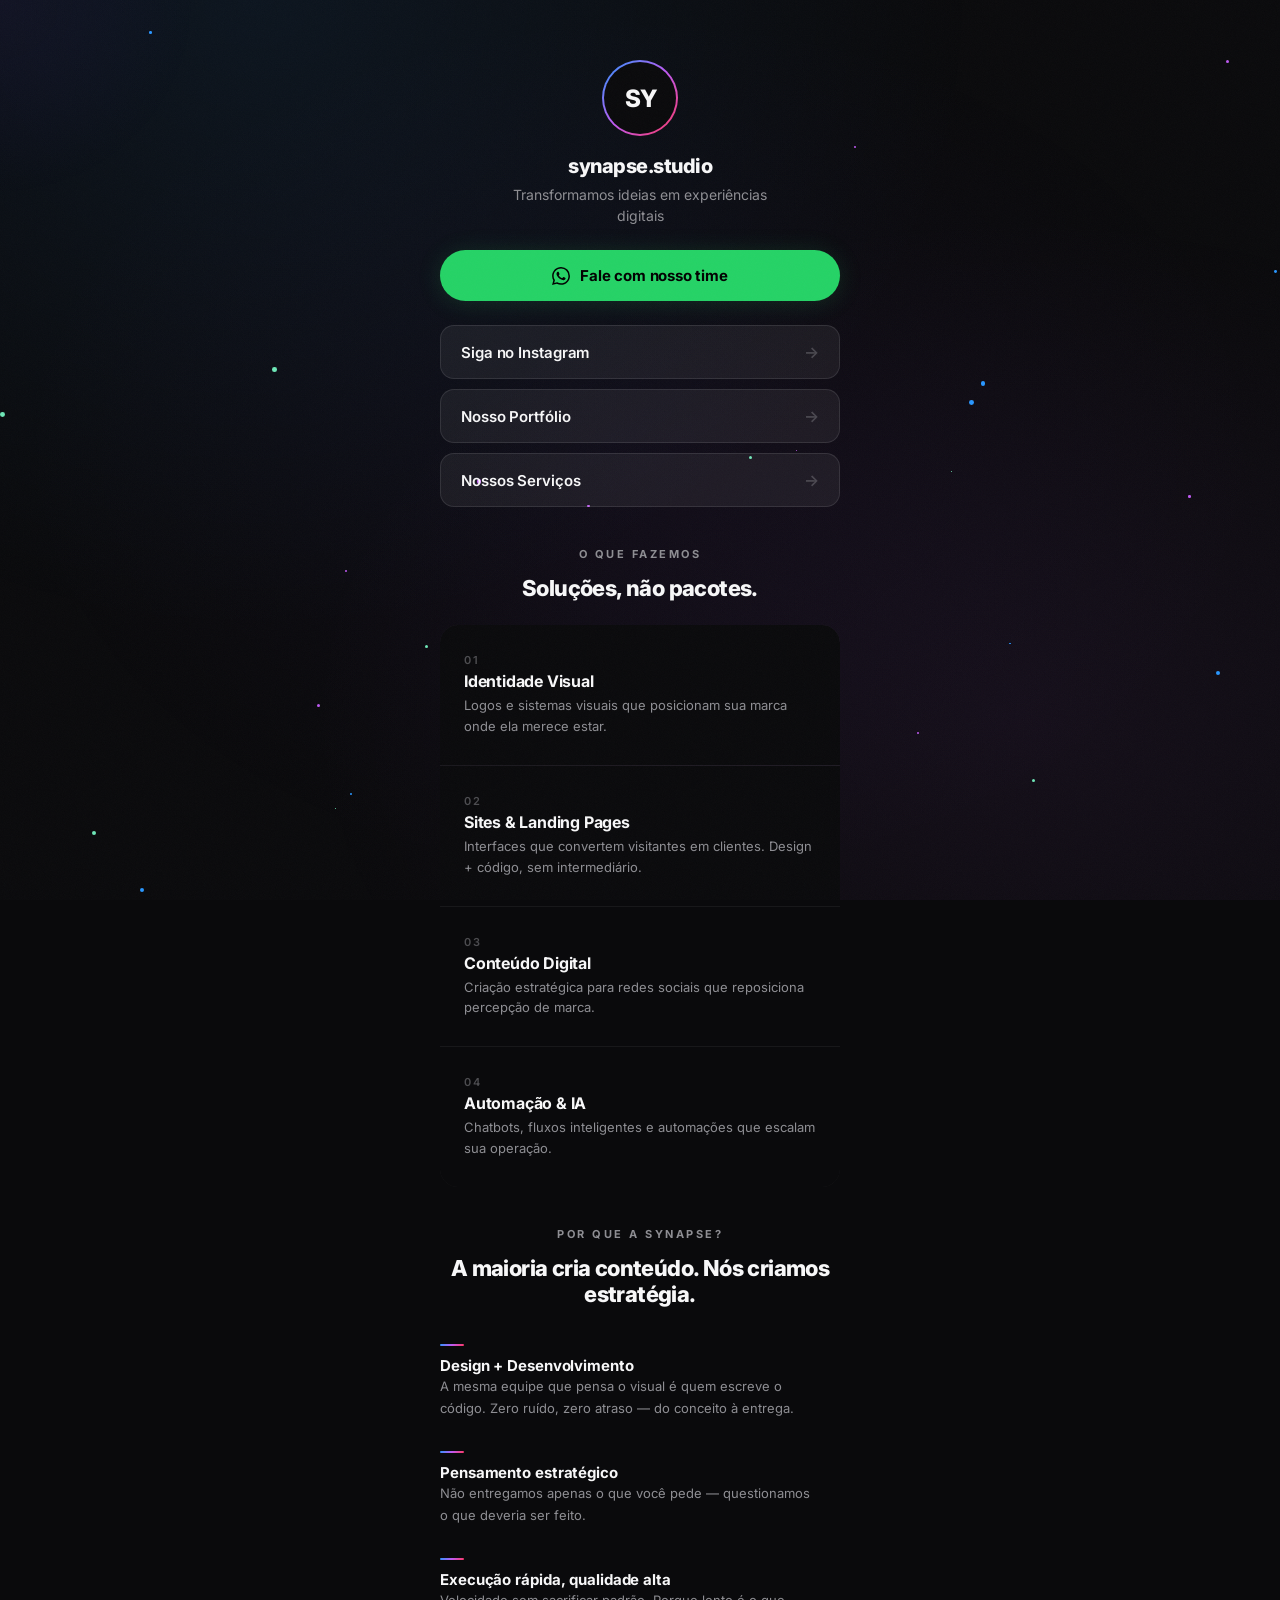
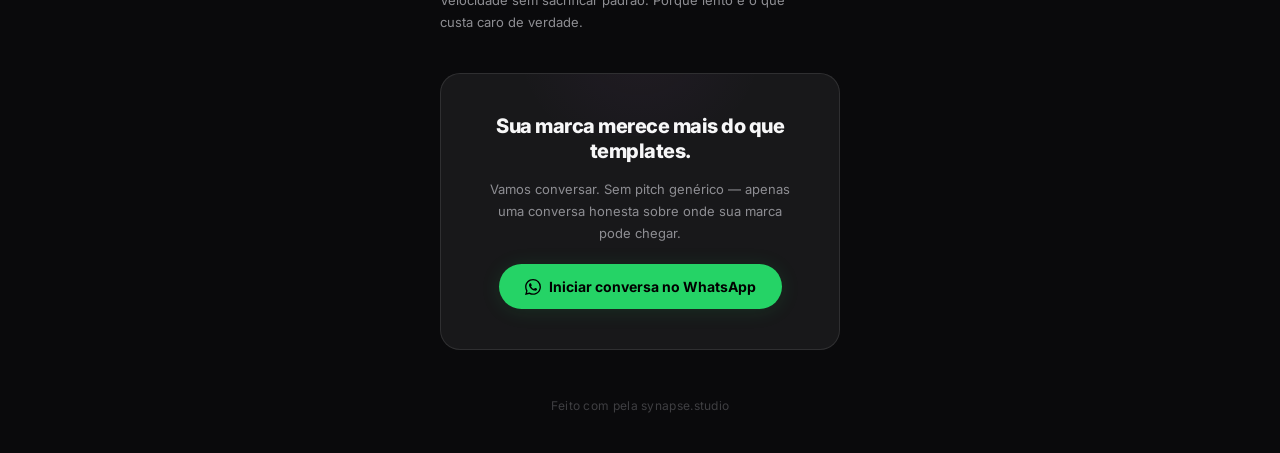
==== index.html @ 1726fd17 "primeira versão - synapse studio" ====
<!DOCTYPE html>
<html lang="pt-BR">
<head>
    <meta charset="UTF-8">
    <meta name="viewport" content="width=device-width, initial-scale=1.0">
    <title>Synapse Studio</title>
    <meta name="description" content="Transformamos ideias em experiências digitais">
    <link rel="icon" href="logo.png">
    <link rel="preconnect" href="https://fonts.googleapis.com">
    <link rel="preconnect" href="https://fonts.gstatic.com" crossorigin>
    <link href="https://fonts.googleapis.com/css2?family=Inter:wght@300;400;500;600;700;800;900&display=swap" rel="stylesheet">
    <link rel="stylesheet" href="style.css">
</head>
<body>
    <div class="noise"></div>
    <div class="bg-gradient"></div>
    <div class="particles"></div>
    <div class="mouse-glow"></div>

    <main class="container">

        <!-- 1. HERO SECTION -->
        <section class="hero visible">
            <div class="avatar-ring">
                <div class="avatar">SY</div>
            </div>
            <h1 class="headline fade-in-up" style="--delay: 0.15s">synapse.studio</h1>
            <p class="subheadline fade-in-up" style="--delay: 0.3s">Transformamos ideias em experiências digitais</p>
        </section>

        <!-- 2. PRIMARY CTA — WhatsApp -->
        <section class="section-primary-cta fade-in-up" style="--delay: 0.5s">
            <a href="https://wa.me/5500000000000?text=Ol%C3%A1%2C%20vi%20o%20perfil%20da%20Synapse%20e%20gostaria%20de%20saber%20mais." target="_blank" rel="noopener" class="cta-primary">
                <svg class="whatsapp-icon" viewBox="0 0 24 24" fill="currentColor"><path d="M17.472 14.382c-.297-.149-1.758-.867-2.03-.967-.273-.099-.471-.148-.67.15-.197.297-.767.966-.94 1.164-.173.199-.347.223-.644.075-.297-.15-1.255-.463-2.39-1.475-.883-.788-1.48-1.761-1.653-2.059-.173-.297-.018-.458.13-.606.134-.133.298-.347.446-.52.149-.174.198-.298.298-.497.099-.198.05-.371-.025-.52-.075-.149-.669-1.612-.916-2.207-.242-.579-.487-.5-.669-.51-.173-.008-.371-.01-.57-.01-.198 0-.52.074-.792.372-.272.297-1.04 1.016-1.04 2.479 0 1.462 1.065 2.875 1.213 3.074.149.198 2.096 3.2 5.077 4.487.709.306 1.262.489 1.694.625.712.227 1.36.195 1.871.118.571-.085 1.758-.719 2.006-1.413.248-.694.248-1.289.173-1.413-.074-.124-.272-.198-.57-.347m-5.421 7.403h-.004a9.87 9.87 0 01-5.031-1.378l-.361-.214-3.741.982.998-3.648-.235-.374a9.86 9.86 0 01-1.51-5.26c.001-5.45 4.436-9.884 9.888-9.884 2.64 0 5.122 1.03 6.988 2.898a9.825 9.825 0 012.893 6.994c-.003 5.45-4.437 9.884-9.885 9.884m8.413-18.297A11.815 11.815 0 0012.05 0C5.495 0 .16 5.335.157 11.892c0 2.096.547 4.142 1.588 5.945L.057 24l6.305-1.654a11.882 11.882 0 005.683 1.448h.005c6.554 0 11.89-5.335 11.893-11.893a11.821 11.821 0 00-3.48-8.413z"/></svg>
                <span>Fale com nosso time</span>
            </a>
        </section>

        <!-- 3. TEXT LINKS -->
        <section class="section-links">
            <a href="https://www.instagram.com/synapse.studio_/" target="_blank" rel="noopener" class="text-link-card">
                Siga no Instagram
                <span class="link-arrow">&#8594;</span>
            </a>
            <a href="#" target="_blank" rel="noopener" class="text-link-card">
                Nosso Portfólio
                <span class="link-arrow">&#8594;</span>
            </a>
            <a href="#" target="_blank" rel="noopener" class="text-link-card">
                Nossos Serviços
                <span class="link-arrow">&#8594;</span>
            </a>
        </section>

        <!-- 4. SERVICES -->
        <section class="section-services">
            <div class="section-label">O que fazemos</div>
            <h2 class="section-title">Soluções, não pacotes.</h2>
            <div class="services-grid">
                <div class="service-card stagger">
                    <div class="service-num">01</div>
                    <h3>Identidade Visual</h3>
                    <p>Logos e sistemas visuais que posicionam sua marca onde ela merece estar.</p>
                </div>
                <div class="service-card stagger">
                    <div class="service-num">02</div>
                    <h3>Sites & Landing Pages</h3>
                    <p>Interfaces que convertem visitantes em clientes. Design + código, sem intermediário.</p>
                </div>
                <div class="service-card stagger">
                    <div class="service-num">03</div>
                    <h3>Conteúdo Digital</h3>
                    <p>Criação estratégica para redes sociais que reposiciona percepção de marca.</p>
                </div>
                <div class="service-card stagger">
                    <div class="service-num">04</div>
                    <h3>Automação & IA</h3>
                    <p>Chatbots, fluxos inteligentes e automações que escalam sua operação.</p>
                </div>
            </div>
        </section>

        <!-- 5. AUTHORITY -->
        <section class="section-authority">
            <div class="section-label">Por que a Synapse?</div>
            <h2 class="section-title">A maioria cria conteúdo. Nós criamos estratégia.</h2>
            <div class="authority-points">
                <div class="auth-point stagger">
                    <div class="auth-star"></div>
                    <h4>Design + Desenvolvimento</h4>
                    <p>A mesma equipe que pensa o visual é quem escreve o código. Zero ruído, zero atraso — do conceito à entrega.</p>
                </div>
                <div class="auth-point stagger">
                    <div class="auth-star"></div>
                    <h4>Pensamento estratégico</h4>
                    <p>Não entregamos apenas o que você pede — questionamos o que deveria ser feito.</p>
                </div>
                <div class="auth-point stagger">
                    <div class="auth-star"></div>
                    <h4>Execução rápida, qualidade alta</h4>
                    <p>Velocidade sem sacrificar padrão. Porque lento é o que custa caro de verdade.</p>
                </div>
            </div>
        </section>

        <!-- 6. SECONDARY CTA -->
        <section class="section-secondary-cta">
            <div class="cta-secondary-card">
                <h2>Sua marca merece mais do que templates.</h2>
                <p>Vamos conversar. Sem pitch genérico — apenas uma conversa honesta sobre onde sua marca pode chegar.</p>
                <a href="https://wa.me/5500000000000?text=Ol%C3%A1%2C%20vi%20o%20perfil%20da%20Synapse%20e%20gostaria%20de%20saber%20mais." target="_blank" rel="noopener" class="cta-secondary">
                    <svg class="whatsapp-icon-sm" viewBox="0 0 24 24" fill="currentColor"><path d="M17.472 14.382c-.297-.149-1.758-.867-2.03-.967-.273-.099-.471-.148-.67.15-.197.297-.767.966-.94 1.164-.173.199-.347.223-.644.075-.297-.15-1.255-.463-2.39-1.475-.883-.788-1.48-1.761-1.653-2.059-.173-.297-.018-.458.13-.606.134-.133.298-.347.446-.52.149-.174.198-.298.298-.497.099-.198.05-.371-.025-.52-.075-.149-.669-1.612-.916-2.207-.242-.579-.487-.5-.669-.51-.173-.008-.371-.01-.57-.01-.198 0-.52.074-.792.372-.272.297-1.04 1.016-1.04 2.479 0 1.462 1.065 2.875 1.213 3.074.149.198 2.096 3.2 5.077 4.487.709.306 1.262.489 1.694.625.712.227 1.36.195 1.871.118.571-.085 1.758-.719 2.006-1.413.248-.694.248-1.289.173-1.413-.074-.124-.272-.198-.57-.347m-5.421 7.403h-.004a9.87 9.87 0 01-5.031-1.378l-.361-.214-3.741.982.998-3.648-.235-.374a9.86 9.86 0 01-1.51-5.26c.001-5.45 4.436-9.884 9.888-9.884 2.64 0 5.122 1.03 6.988 2.898a9.825 9.825 0 012.893 6.994c-.003 5.45-4.437 9.884-9.885 9.884m8.413-18.297A11.815 11.815 0 0012.05 0C5.495 0 .16 5.335.157 11.892c0 2.096.547 4.142 1.588 5.945L.057 24l6.305-1.654a11.882 11.882 0 005.683 1.448h.005c6.554 0 11.89-5.335 11.893-11.893a11.821 11.821 0 00-3.48-8.413z"/></svg>
                    Iniciar conversa no WhatsApp
                </a>
            </div>
        </section>

        <!-- Footer -->
        <footer class="footer">
            <p class="footer-copy">Feito com pela synapse.studio</p>
        </footer>

    </main>

    <script>
        // Scroll animations
        const observer = new IntersectionObserver((entries) => {
            let delay = 0;
            entries.forEach(entry => {
                if (entry.isIntersecting) {
                    entry.target.classList.add('visible');
                }
            });
        }, { threshold: 0.15, rootMargin: '0px 0px -40px 0px' });
        document.querySelectorAll('section:not(.hero)').forEach(s => observer.observe(s));

        // Stagger animation for cards
        const staggerObserver = new IntersectionObserver((entries) => {
            entries.forEach(entry => {
                if (entry.isIntersecting) {
                    const parent = entry.target.closest('.services-grid, .authority-points');
                    let idx = 0;
                    if (parent) {
                        idx = Array.from(parent.children).indexOf(entry.target);
                    }
                    setTimeout(() => {
                        entry.target.classList.add('visible');
                    }, idx * 120);
                    staggerObserver.unobserve(entry.target);
                }
            });
        }, { threshold: 0.1 });
        document.querySelectorAll('.stagger').forEach(el => staggerObserver.observe(el));

        // Floating particles
        (function () {
            const c = document.querySelector('.particles');
            for (let i = 0; i < 30; i++) {
                const p = document.createElement('div');
                p.classList.add('particle');
                p.style.left = Math.random() * 100 + '%';
                p.style.top = Math.random() * 100 + '%';
                p.style.width = Math.random() * 4 + 1 + 'px';
                p.style.height = p.style.width;
                p.style.animationDelay = Math.random() * 6 + 's';
                p.style.animationDuration = Math.random() * 4 + 4 + 's';
                c.appendChild(p);
            }
        })();

        // Ripple effect
        document.querySelectorAll('.cta-primary, .cta-secondary, .text-link-card').forEach(btn => {
            btn.addEventListener('click', function (e) {
                const ripple = document.createElement('span');
                ripple.classList.add('ripple');
                const rect = this.getBoundingClientRect();
                const size = Math.max(rect.width, rect.height);
                ripple.style.width = ripple.style.height = size + 'px';
                ripple.style.left = e.clientX - rect.left - size / 2 + 'px';
                ripple.style.top = e.clientY - rect.top - size / 2 + 'px';
                this.appendChild(ripple);
                setTimeout(() => ripple.remove(), 600);
            });
        });

        // Mouse-following glow
        const glow = document.querySelector('.mouse-glow');
        let mx = 0, my = 0, cx = 0, cy = 0;
        document.addEventListener('mousemove', (e) => { mx = e.clientX; my = e.clientY; });
        function animateGlow() {
            cx += (mx - cx) * 0.08;
            cy += (my - cy) * 0.08;
            glow.style.transform = `translate(${cx - 200}px, ${cy - 200}px)`;
            requestAnimationFrame(animateGlow);
        }
        animateGlow();
    </script>
</body>
</html>
---- style.css ----
/* ============================================
   SYNAPSE STUDIO — Premium Beacons
   Inspired by: beacons.ai / modern aesthetics
   ============================================ */

:root {
    --bg: #0a0a0c;
    --card: rgba(255, 255, 255, 0.06);
    --card-hover: rgba(255, 255, 255, 0.1);
    --border: rgba(255, 255, 255, 0.1);
    --border-hover: rgba(255, 255, 255, 0.18);
    --text: #f7f7f8;
    --text-muted: #8e8e93;
    --accent: #0071e3;
    --blue-500: #2997ff;
    --purple-500: #bf5af2;
    --whatsapp: #25d366;
    --gradient-beacons: linear-gradient(135deg, var(--blue-500) 0%, var(--purple-500) 50%, #ff375f 100%);
    --ease: cubic-bezier(0.22, 1, 0.36, 1);
    --max-w: 440px;
}

* { margin: 0; padding: 0; box-sizing: border-box; }

html {
    -webkit-font-smoothing: antialiased;
    -moz-osx-font-smoothing: grayscale;
}

body {
    font-family: 'Inter', -apple-system, BlinkMacSystemFont, sans-serif;
    background: var(--bg);
    color: var(--text);
    min-height: 100vh;
    overflow-x: hidden;
    position: relative;
}

/* ───────── Noise Overlay ───────── */
.noise {
    position: fixed;
    inset: 0;
    pointer-events: none;
    z-index: 100;
    opacity: 0.03;
    background-image: url("data:image/svg+xml,%3Csvg viewBox='0 0 256 256' xmlns='http://www.w3.org/2000/svg'%3E%3Cfilter id='n'%3E%3CfeTurbulence type='fractalNoise' baseFrequency='0.9' numOctaves='4' stitchTiles='stitch'/%3E%3C/filter%3E%3Crect width='100%25' height='100%25' filter='url(%23n)'/%3E%3C/svg%3E");
    background-size: 200px 200px;
}

/* ───────── Ambient Background ───────── */
.bg-gradient {
    position: fixed;
    inset: 0;
    background:
        radial-gradient(ellipse at 20% 0%, rgba(41, 151, 255, 0.08) 0%, transparent 50%),
        radial-gradient(ellipse at 80% 80%, rgba(191, 90, 242, 0.06) 0%, transparent 50%),
        radial-gradient(ellipse at 50% 50%, rgba(124, 58, 237, 0.04) 0%, transparent 70%);
    pointer-events: none;
    z-index: 0;
}

/* ───────── Floating Particles ───────── */
.particles {
    position: fixed;
    inset: 0;
    pointer-events: none;
    z-index: 0;
}

@keyframes float {
    0%, 100% { transform: translateY(0) scale(1); opacity: 0.15; }
    50%      { transform: translateY(-40px) scale(1.8); opacity: 0.5; }
}

.particle {
    position: absolute;
    border-radius: 50%;
    animation: float 6s ease-in-out infinite;
}

.particle:nth-child(3n)   { background: var(--blue-500); }
.particle:nth-child(3n+1) { background: var(--purple-500); }
.particle:nth-child(3n+2) { background: #6ee7b7; }

/* ───────── Mouse-Following Glow ───────── */
.mouse-glow {
    position: fixed;
    width: 400px;
    height: 400px;
    border-radius: 50%;
    background: radial-gradient(circle, rgba(124, 58, 237, 0.06) 0%, transparent 70%);
    pointer-events: none;
    z-index: 0;
    top: 0;
    left: 0;
    will-change: transform;
}

/* ───────── Container ───────── */
.container {
    position: relative;
    z-index: 1;
    max-width: var(--max-w);
    margin: 0 auto;
    padding: 44px 20px 40px;
    display: flex;
    flex-direction: column;
    align-items: center;
    gap: 24px;
}

/* ───────── Animations ───────── */
section {
    width: 100%;
    opacity: 0;
    transform: translateY(25px);
    transition: opacity 0.7s var(--ease), transform 0.7s var(--ease);
}

section.visible {
    opacity: 1;
    transform: translateY(0);
}

@keyframes fadeInUp {
    from { opacity: 0; transform: translateY(20px); }
    to   { opacity: 1; transform: translateY(0); }
}

@keyframes scaleIn {
    from { opacity: 0; transform: scale(0.85); }
    to   { opacity: 1; transform: scale(1); }
}

.hero.visible,
.fade-in-up {
    animation: fadeInUp 0.7s var(--ease) both;
    animation-delay: var(--delay, 0s);
}

/* Stagger animation */
.stagger {
    opacity: 0;
    transform: translateY(15px);
    transition: opacity 0.5s var(--ease), transform 0.5s var(--ease);
}

.stagger.visible {
    opacity: 1;
    transform: translateY(0);
}

/* ───────── HERO ───────── */
.hero {
    padding-top: 16px;
    opacity: 1 !important;
    transform: none !important;
    text-align: center;
    display: flex;
    flex-direction: column;
    align-items: center;
}

.avatar-ring {
    padding: 2px;
    border-radius: 50%;
    background: var(--gradient-beacons);
    margin-bottom: 18px;
    animation: scaleIn 0.6s var(--ease) both;
}

.avatar {
    width: 72px;
    height: 72px;
    border-radius: 50%;
    background: var(--bg);
    display: flex;
    align-items: center;
    justify-content: center;
    font-size: 24px;
    font-weight: 800;
    color: var(--text);
    letter-spacing: -1px;
}

.headline {
    font-size: 20px;
    font-weight: 800;
    letter-spacing: -0.5px;
    text-align: center;
    margin-bottom: 6px;
}

.subheadline {
    font-size: 14px;
    color: var(--text-muted);
    text-align: center;
    max-width: 280px;
    line-height: 1.5;
}

/* ───────── CTA PRIMARY (WhatsApp) ───────── */
.section-primary-cta {
    opacity: 1 !important;
    transform: none !important;
}

.cta-primary {
    display: flex;
    align-items: center;
    justify-content: center;
    gap: 10px;
    width: 100%;
    padding: 16px 28px;
    background: var(--whatsapp);
    color: #000;
    font-weight: 700;
    font-size: 15px;
    letter-spacing: -0.2px;
    text-decoration: none;
    border-radius: 100px;
    position: relative;
    overflow: hidden;
    transition: all 0.35s var(--ease);
    box-shadow: 0 2px 24px rgba(37, 211, 102, 0.15);
}

.cta-primary:hover {
    transform: translateY(-2px) scale(1.02);
    box-shadow: 0 6px 40px rgba(37, 211, 102, 0.25);
}

.whatsapp-icon {
    width: 18px;
    height: 18px;
    flex-shrink: 0;
}

/* ───────── TEXT LINK CARDS ───────── */
.section-links {
    display: flex;
    flex-direction: column;
    gap: 10px;
}

.text-link-card {
    display: flex;
    align-items: center;
    justify-content: space-between;
    padding: 16px 20px;
    background: var(--card);
    border: 1px solid var(--border);
    border-radius: 14px;
    color: var(--text);
    text-decoration: none;
    font-weight: 600;
    font-size: 15px;
    letter-spacing: -0.1px;
    position: relative;
    overflow: hidden;
    transition: all 0.35s var(--ease);
}

.text-link-card::before {
    content: '';
    position: absolute;
    inset: 0;
    background: linear-gradient(135deg, transparent, rgba(255,255,255,0.03));
    opacity: 0;
    transition: opacity 0.35s var(--ease);
}

.text-link-card:hover {
    border-color: var(--border-hover);
    background: var(--card-hover);
    transform: translateY(-2px);
    box-shadow: 0 4px 20px rgba(0,0,0,0.4);
}

.text-link-card:hover::before {
    opacity: 1;
}

.text-link-card:hover .link-arrow {
    transform: translateX(4px);
    color: var(--text-muted);
}

.link-arrow {
    font-size: 16px;
    color: var(--text-muted);
    opacity: 0.4;
    transition: all 0.35s var(--ease);
}

/* ───────── SERVICES ───────── */
.section-services {
    margin-top: 16px;
    text-align: center;
}

.section-label {
    font-size: 11px;
    font-weight: 700;
    letter-spacing: 2.5px;
    text-transform: uppercase;
    color: var(--text-muted);
    margin-bottom: 14px;
}

.section-title {
    font-size: 22px;
    font-weight: 800;
    letter-spacing: -0.6px;
    line-height: 1.2;
    color: var(--text);
    margin-bottom: 24px;
    text-align: center;
}

.services-grid {
    display: flex;
    flex-direction: column;
    gap: 1px;
    background: rgba(255,255,255,0.06);
    border-radius: 18px;
    overflow: hidden;
}

.service-card {
    padding: 28px 24px;
    background: var(--bg);
    display: flex;
    flex-direction: column;
    gap: 4px;
    text-align: left;
    position: relative;
    overflow: hidden;
    opacity: 0;
    transform: translateY(15px);
    transition: all 0.45s var(--ease);
}

.service-card.visible {
    opacity: 1;
    transform: translateY(0);
}

.service-card:first-child { border-radius: 18px 18px 0 0; }
.service-card:last-child { border-radius: 0 0 18px 18px; }

.service-card:hover {
    background: rgba(255,255,255,0.03);
    transform: translateX(3px);
    box-shadow: inset 3px 0 0 var(--blue-500);
}

.service-num {
    font-size: 11px;
    font-weight: 600;
    color: var(--text-muted);
    letter-spacing: 1.5px;
    opacity: 0.5;
}

.service-card h3 {
    font-size: 16px;
    font-weight: 700;
    letter-spacing: -0.2px;
    color: var(--text);
}

.service-card p {
    font-size: 13px;
    font-weight: 400;
    line-height: 1.6;
    color: var(--text-muted);
}

/* ───────── AUTHORITY ───────── */
.section-authority {
    margin-top: 16px;
    text-align: center;
}

.section-authority .section-title {
    margin-bottom: 36px;
}

.authority-points {
    display: flex;
    flex-direction: column;
    gap: 32px;
    text-align: left;
}

.auth-point {
    opacity: 0;
    transform: translateY(15px);
    transition: all 0.45s var(--ease);
}

.auth-point.visible {
    opacity: 1;
    transform: translateY(0);
}

.auth-star {
    width: 24px;
    height: 2px;
    background: var(--gradient-beacons);
    border-radius: 2px;
    margin-bottom: 10px;
}

.auth-point h4 {
    font-size: 15px;
    font-weight: 700;
    letter-spacing: -0.1px;
    color: var(--text);
}

.auth-point p {
    font-size: 13px;
    font-weight: 400;
    line-height: 1.7;
    color: var(--text-muted);
    max-width: 380px;
}

/* ───────── SECONDARY CTA ───────── */
.section-secondary-cta {
    margin-top: 16px;
}

.cta-secondary-card {
    padding: 40px 28px;
    background: var(--card);
    border: 1px solid var(--border);
    border-radius: 20px;
    text-align: center;
    display: flex;
    flex-direction: column;
    align-items: center;
    gap: 14px;
    position: relative;
    overflow: hidden;
}

.cta-secondary-card::before {
    content: '';
    position: absolute;
    top: -50%;
    left: 50%;
    transform: translateX(-50%);
    width: 300px;
    height: 200px;
    background: radial-gradient(circle, rgba(191, 90, 242, 0.05) 0%, transparent 70%);
    pointer-events: none;
}

.cta-secondary-card h2 {
    font-size: 20px;
    font-weight: 800;
    letter-spacing: -0.5px;
    line-height: 1.25;
    color: var(--text);
    position: relative;
}

.cta-secondary-card p {
    font-size: 13px;
    font-weight: 400;
    line-height: 1.7;
    color: var(--text-muted);
    max-width: 300px;
    position: relative;
}

.cta-secondary {
    margin-top: 6px;
    display: inline-flex;
    align-items: center;
    gap: 8px;
    padding: 14px 26px;
    background: var(--whatsapp);
    color: #000;
    font-weight: 700;
    font-size: 14px;
    text-decoration: none;
    border-radius: 100px;
    position: relative;
    overflow: hidden;
    transition: all 0.35s var(--ease);
    box-shadow: 0 2px 20px rgba(37, 211, 102, 0.12);
}

.cta-secondary:hover {
    transform: translateY(-2px) scale(1.02);
    box-shadow: 0 6px 36px rgba(37, 211, 102, 0.22);
}

.whatsapp-icon-sm {
    width: 16px;
    height: 16px;
}

/* ───────── FOOTER ───────── */
.footer {
    margin-top: 24px;
    opacity: 1 !important;
    transform: none !important;
    text-align: center;
}

.footer-copy {
    font-size: 12px;
    color: var(--text-muted);
    opacity: 0.4;
    letter-spacing: 0.3px;
}

/* ───────── RIPPLE ───────── */
@keyframes ripple {
    0%   { transform: scale(0); opacity: 0.3; background: rgba(255,255,255,0.3); border-radius: 50%; }
    100% { transform: scale(2.5); opacity: 0; border-radius: 50%; }
}

.ripple {
    position: absolute;
    pointer-events: none;
    animation: ripple 0.6s ease-out;
}

/* ───────── ACCESSIBLE ───────── */
a:focus-visible {
    outline: 2px solid var(--blue-500);
    outline-offset: 3px;
    border-radius: 100px;
}

@media (prefers-reduced-motion: reduce) {
    *, *::before, *::after {
        animation-duration: 0.01ms !important;
        transition-duration: 0.01ms !important;
    }
    section {
        opacity: 1 !important;
        transform: none !important;
    }
}
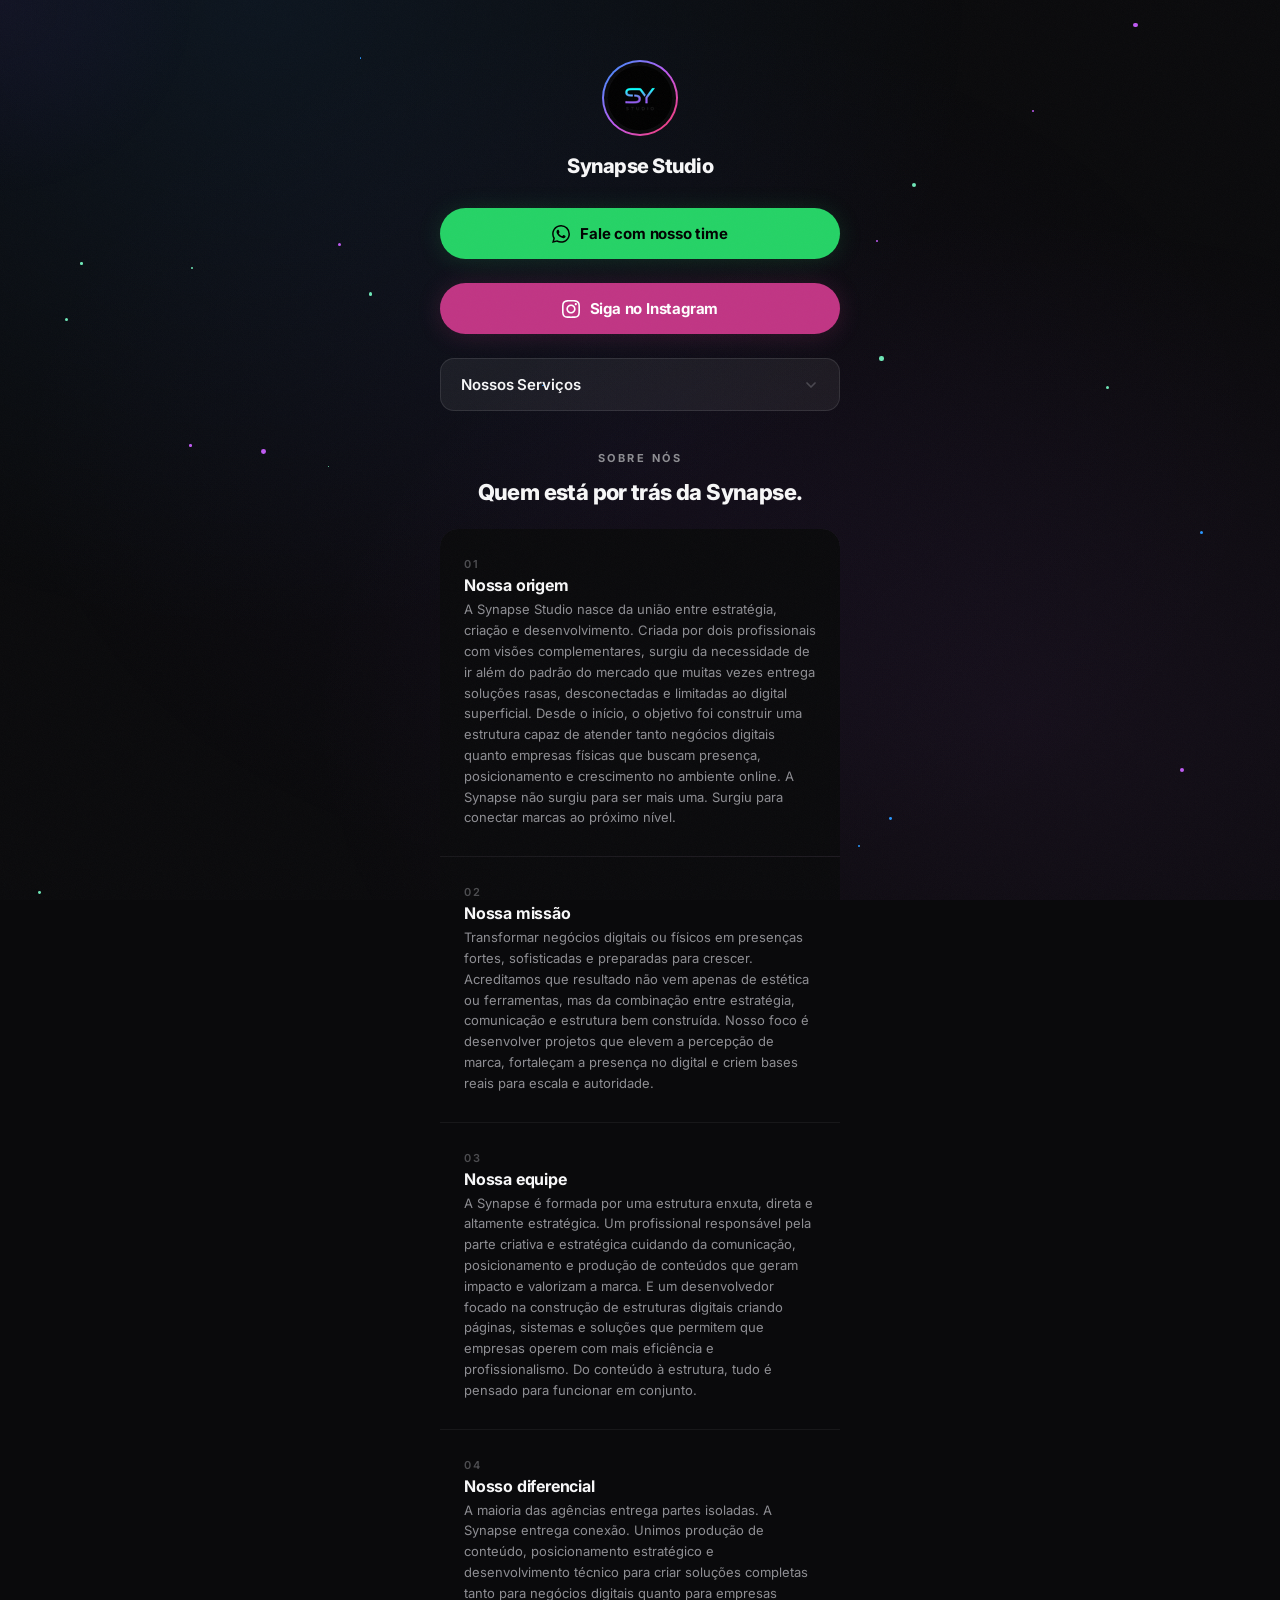
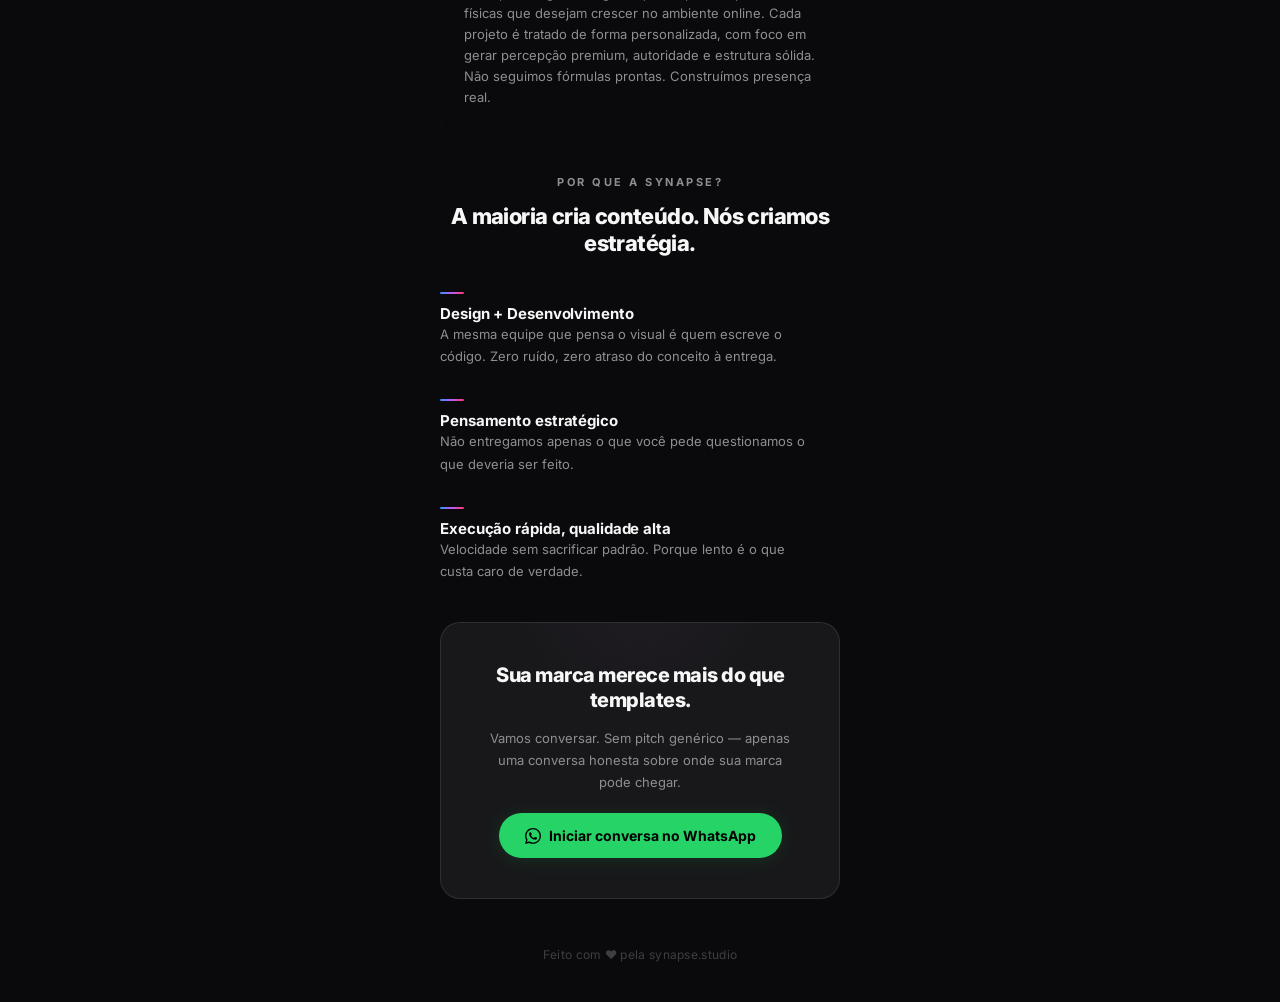
==== commit 6f1be331: "mudando o noome da página" ====
--- a/index.html
+++ b/index.html
@@ -9,7 +9,7 @@
     <link rel="preconnect" href="https://fonts.googleapis.com">
     <link rel="preconnect" href="https://fonts.gstatic.com" crossorigin>
     <link href="https://fonts.googleapis.com/css2?family=Inter:wght@300;400;500;600;700;800;900&display=swap" rel="stylesheet">
-    <link rel="stylesheet" href="style.css">
+    <link rel="stylesheet" href="style_novo.css">
 </head>
 <body>
     <div class="noise"></div>
@@ -19,16 +19,16 @@
 
     <main class="container">
 
-        <!-- 1. HERO SECTION -->
+        <!-- 1. HERO -->
         <section class="hero visible">
             <div class="avatar-ring">
-                <div class="avatar">SY</div>
-            </div>
-            <h1 class="headline fade-in-up" style="--delay: 0.15s">synapse.studio</h1>
-            <p class="subheadline fade-in-up" style="--delay: 0.3s">Transformamos ideias em experiências digitais</p>
-        </section>
-
-        <!-- 2. PRIMARY CTA — WhatsApp -->
+                <div class="avatar"><img class="logo_pequeno" src="logo (2).png" alt=""></div>
+            </div>
+            <h1 class="headline fade-in-up" style="--delay: 0.15s">Synapse Studio</h1> 
+            <p class="subheadline fade-in-up" style="--delay: 0.3s"></p>
+        </section>
+
+        <!-- 2. CTA WHATSAPP -->
         <section class="section-primary-cta fade-in-up" style="--delay: 0.5s">
             <a href="https://wa.me/5500000000000?text=Ol%C3%A1%2C%20vi%20o%20perfil%20da%20Synapse%20e%20gostaria%20de%20saber%20mais." target="_blank" rel="noopener" class="cta-primary">
                 <svg class="whatsapp-icon" viewBox="0 0 24 24" fill="currentColor"><path d="M17.472 14.382c-.297-.149-1.758-.867-2.03-.967-.273-.099-.471-.148-.67.15-.197.297-.767.966-.94 1.164-.173.199-.347.223-.644.075-.297-.15-1.255-.463-2.39-1.475-.883-.788-1.48-1.761-1.653-2.059-.173-.297-.018-.458.13-.606.134-.133.298-.347.446-.52.149-.174.198-.298.298-.497.099-.198.05-.371-.025-.52-.075-.149-.669-1.612-.916-2.207-.242-.579-.487-.5-.669-.51-.173-.008-.371-.01-.57-.01-.198 0-.52.074-.792.372-.272.297-1.04 1.016-1.04 2.479 0 1.462 1.065 2.875 1.213 3.074.149.198 2.096 3.2 5.077 4.487.709.306 1.262.489 1.694.625.712.227 1.36.195 1.871.118.571-.085 1.758-.719 2.006-1.413.248-.694.248-1.289.173-1.413-.074-.124-.272-.198-.57-.347m-5.421 7.403h-.004a9.87 9.87 0 01-5.031-1.378l-.361-.214-3.741.982.998-3.648-.235-.374a9.86 9.86 0 01-1.51-5.26c.001-5.45 4.436-9.884 9.888-9.884 2.64 0 5.122 1.03 6.988 2.898a9.825 9.825 0 012.893 6.994c-.003 5.45-4.437 9.884-9.885 9.884m8.413-18.297A11.815 11.815 0 0012.05 0C5.495 0 .16 5.335.157 11.892c0 2.096.547 4.142 1.588 5.945L.057 24l6.305-1.654a11.882 11.882 0 005.683 1.448h.005c6.554 0 11.89-5.335 11.893-11.893a11.821 11.821 0 00-3.48-8.413z"/></svg>
@@ -36,51 +36,96 @@
             </a>
         </section>
 
-        <!-- 3. TEXT LINKS -->
+        <!-- 3. CTA INSTAGRAM -->
+        <section class="section-instagram-cta fade-in-up" style="--delay: 0.62s">
+            <a href="https://www.instagram.com/synapse.studio_/" target="_blank" rel="noopener" class="cta-instagram">
+                <svg class="instagram-icon" viewBox="0 0 24 24" fill="currentColor"><path d="M12 2.163c3.204 0 3.584.012 4.85.07 3.252.148 4.771 1.691 4.919 4.919.058 1.265.069 1.645.069 4.849 0 3.205-.012 3.584-.069 4.849-.149 3.225-1.664 4.771-4.919 4.919-1.266.058-1.644.07-4.85.07-3.204 0-3.584-.012-4.849-.07-3.26-.149-4.771-1.699-4.919-4.92-.058-1.265-.07-1.644-.07-4.849 0-3.204.013-3.583.07-4.849.149-3.227 1.664-4.771 4.919-4.919 1.266-.057 1.645-.069 4.849-.069zm0-2.163c-3.259 0-3.667.014-4.947.072-4.358.2-6.78 2.618-6.98 6.98-.059 1.281-.073 1.689-.073 4.948 0 3.259.014 3.668.072 4.948.2 4.358 2.618 6.78 6.98 6.98 1.281.058 1.689.072 4.948.072 3.259 0 3.668-.014 4.948-.072 4.354-.2 6.782-2.618 6.979-6.98.059-1.28.073-1.689.073-4.948 0-3.259-.014-3.667-.072-4.947-.196-4.354-2.617-6.78-6.979-6.98-1.281-.059-1.69-.073-4.949-.073zm0 5.838c-3.403 0-6.162 2.759-6.162 6.162s2.759 6.163 6.162 6.163 6.162-2.759 6.162-6.163c0-3.403-2.759-6.162-6.162-6.162zm0 10.162c-2.209 0-4-1.79-4-4 0-2.209 1.791-4 4-4s4 1.791 4 4c0 2.21-1.791 4-4 4zm6.406-11.845c-.796 0-1.441.645-1.441 1.44s.645 1.44 1.441 1.44c.795 0 1.439-.645 1.439-1.44s-.644-1.44-1.439-1.44z"/></svg>
+                <span>Siga no Instagram</span>
+            </a>
+        </section>
+
+        <!-- 4. NOSSOS SERVIÇOS — Accordion -->
         <section class="section-links">
-            <a href="https://www.instagram.com/synapse.studio_/" target="_blank" rel="noopener" class="text-link-card">
-                Siga no Instagram
-                <span class="link-arrow">&#8594;</span>
-            </a>
-            <a href="#" target="_blank" rel="noopener" class="text-link-card">
-                Nosso Portfólio
-                <span class="link-arrow">&#8594;</span>
-            </a>
-            <a href="#" target="_blank" rel="noopener" class="text-link-card">
-                Nossos Serviços
-                <span class="link-arrow">&#8594;</span>
-            </a>
-        </section>
-
-        <!-- 4. SERVICES -->
+            <div>
+                <button class="services-accordion-btn" id="servicesBtn" aria-expanded="false" aria-controls="servicesList">
+                    Nossos Serviços
+                    <svg class="accordion-chevron" viewBox="0 0 24 24" fill="none" stroke="currentColor" stroke-width="2.5" stroke-linecap="round" stroke-linejoin="round">
+                        <polyline points="6 9 12 15 18 9"/>
+                    </svg>
+                </button>
+                <div class="services-list" id="servicesList" role="region" aria-labelledby="servicesBtn">
+                    <div class="services-list-inner">
+                        <div class="service-list-item">
+                            <h4>⚙️ Estrutura & Automação</h4>
+                            <p>Sistemas, fluxos e integrações que organizam e escalam sua operação sem depender de mais pessoas.</p>
+                        </div>
+                        <div class="service-list-item">
+                            <h4>🎯 Posicionamento & Conteúdo</h4>
+                            <p>Estratégia e direção criativa para transformar sua presença digital em autoridade, percepção premium e conversão.</p>
+                        </div>
+                        <div class="service-list-item">
+                            <h4>🎥 Produção de Conteúdo Presencial</h4>
+                            <p>Para negócios físicos, estruturamos a captação profissional de conteúdo, com equipe direcionada para gerar materiais de alto nível diretamente no seu ambiente.
+                                Você não precisa se preocupar com gravação.
+                                Nós cuidamos da produção.</p>
+                        </div>
+                        <div class="service-list-item">
+                            <h4>🌐 Sites & Experiência Digital</h4>
+                            <p>Páginas e interfaces desenvolvidas para gerar resultado.
+                                Design + código trabalhando juntos para converter.</p>
+                        </div>
+                        <div class="service-list-item">
+                            <h4>🧠 Identidade & Percepção de Marca</h4>
+                            <p>Construção visual e estratégica que posiciona seu negócio acima da média, com clareza, consistência e autoridade.</p>
+                        </div>
+                    </div>
+                </div>
+            </div>
+        </section>
+
+        <!-- 5. SOBRE NÓS -->
         <section class="section-services">
-            <div class="section-label">O que fazemos</div>
-            <h2 class="section-title">Soluções, não pacotes.</h2>
+            <div class="section-label">Sobre nós</div>
+            <h2 class="section-title">Quem está por trás da Synapse.</h2>
             <div class="services-grid">
                 <div class="service-card stagger">
                     <div class="service-num">01</div>
-                    <h3>Identidade Visual</h3>
-                    <p>Logos e sistemas visuais que posicionam sua marca onde ela merece estar.</p>
+                    <h3>Nossa origem</h3>
+                    <p>A Synapse Studio nasce da união entre estratégia, criação e desenvolvimento.
+                    Criada por dois profissionais com visões complementares, surgiu da necessidade de ir além do padrão do mercado que muitas vezes entrega soluções rasas, desconectadas e limitadas ao digital superficial.
+                    Desde o início, o objetivo foi construir uma estrutura capaz de atender tanto negócios digitais quanto empresas físicas que buscam presença, posicionamento e crescimento no ambiente online.
+                    A Synapse não surgiu para ser mais uma.
+                    Surgiu para conectar marcas ao próximo nível.</p>
                 </div>
                 <div class="service-card stagger">
                     <div class="service-num">02</div>
-                    <h3>Sites & Landing Pages</h3>
-                    <p>Interfaces que convertem visitantes em clientes. Design + código, sem intermediário.</p>
+                    <h3>Nossa missão</h3>
+                    <p>Transformar negócios digitais ou físicos em presenças fortes, sofisticadas e preparadas para crescer.
+                        Acreditamos que resultado não vem apenas de estética ou ferramentas, mas da combinação entre estratégia, comunicação e estrutura bem construída.
+                        Nosso foco é desenvolver projetos que elevem a percepção de marca, fortaleçam a presença no digital e criem bases reais para escala e autoridade.</p>
                 </div>
                 <div class="service-card stagger">
                     <div class="service-num">03</div>
-                    <h3>Conteúdo Digital</h3>
-                    <p>Criação estratégica para redes sociais que reposiciona percepção de marca.</p>
+                    <h3>Nossa equipe</h3>
+                    <p>A Synapse é formada por uma estrutura enxuta, direta e altamente estratégica.
+                        Um profissional responsável pela parte criativa e estratégica cuidando da comunicação, posicionamento e produção de conteúdos que geram impacto e valorizam a marca.
+                        E um desenvolvedor focado na construção de estruturas digitais criando páginas, sistemas e soluções que permitem que empresas operem com mais eficiência e profissionalismo.
+                        Do conteúdo à estrutura, tudo é pensado para funcionar em conjunto.</p>
                 </div>
                 <div class="service-card stagger">
                     <div class="service-num">04</div>
-                    <h3>Automação & IA</h3>
-                    <p>Chatbots, fluxos inteligentes e automações que escalam sua operação.</p>
-                </div>
-            </div>
-        </section>
-
-        <!-- 5. AUTHORITY -->
+                    <h3>Nosso diferencial</h3>
+                    <p>A maioria das agências entrega partes isoladas.
+                        A Synapse entrega conexão.
+                        Unimos produção de conteúdo, posicionamento estratégico e desenvolvimento técnico para criar soluções completas tanto para negócios digitais quanto para empresas físicas que desejam crescer no ambiente online.
+                        Cada projeto é tratado de forma personalizada, com foco em gerar percepção premium, autoridade e estrutura sólida.
+                        Não seguimos fórmulas prontas.
+                        Construímos presença real.</p>
+                </div>
+            </div>
+        </section>
+
+        <!-- 6. POR QUE A SYNAPSE? -->
         <section class="section-authority">
             <div class="section-label">Por que a Synapse?</div>
             <h2 class="section-title">A maioria cria conteúdo. Nós criamos estratégia.</h2>
@@ -88,12 +133,12 @@
                 <div class="auth-point stagger">
                     <div class="auth-star"></div>
                     <h4>Design + Desenvolvimento</h4>
-                    <p>A mesma equipe que pensa o visual é quem escreve o código. Zero ruído, zero atraso — do conceito à entrega.</p>
+                    <p>A mesma equipe que pensa o visual é quem escreve o código. Zero ruído, zero atraso do conceito à entrega.</p>
                 </div>
                 <div class="auth-point stagger">
                     <div class="auth-star"></div>
                     <h4>Pensamento estratégico</h4>
-                    <p>Não entregamos apenas o que você pede — questionamos o que deveria ser feito.</p>
+                    <p>Não entregamos apenas o que você pede questionamos o que deveria ser feito.</p>
                 </div>
                 <div class="auth-point stagger">
                     <div class="auth-star"></div>
@@ -103,7 +148,7 @@
             </div>
         </section>
 
-        <!-- 6. SECONDARY CTA -->
+        <!-- 7. CTA FINAL -->
         <section class="section-secondary-cta">
             <div class="cta-secondary-card">
                 <h2>Sua marca merece mais do que templates.</h2>
@@ -117,7 +162,7 @@
 
         <!-- Footer -->
         <footer class="footer">
-            <p class="footer-copy">Feito com pela synapse.studio</p>
+            <p class="footer-copy">Feito com ♥ pela synapse.studio</p>
         </footer>
 
     </main>
@@ -125,32 +170,34 @@
     <script>
         // Scroll animations
         const observer = new IntersectionObserver((entries) => {
-            let delay = 0;
             entries.forEach(entry => {
-                if (entry.isIntersecting) {
-                    entry.target.classList.add('visible');
-                }
+                if (entry.isIntersecting) entry.target.classList.add('visible');
             });
         }, { threshold: 0.15, rootMargin: '0px 0px -40px 0px' });
         document.querySelectorAll('section:not(.hero)').forEach(s => observer.observe(s));
 
-        // Stagger animation for cards
+        // Stagger animation
         const staggerObserver = new IntersectionObserver((entries) => {
             entries.forEach(entry => {
                 if (entry.isIntersecting) {
                     const parent = entry.target.closest('.services-grid, .authority-points');
                     let idx = 0;
-                    if (parent) {
-                        idx = Array.from(parent.children).indexOf(entry.target);
-                    }
-                    setTimeout(() => {
-                        entry.target.classList.add('visible');
-                    }, idx * 120);
+                    if (parent) idx = Array.from(parent.children).indexOf(entry.target);
+                    setTimeout(() => entry.target.classList.add('visible'), idx * 120);
                     staggerObserver.unobserve(entry.target);
                 }
             });
         }, { threshold: 0.1 });
         document.querySelectorAll('.stagger').forEach(el => staggerObserver.observe(el));
+
+        // Services accordion
+        const btn = document.getElementById('servicesBtn');
+        const list = document.getElementById('servicesList');
+        btn.addEventListener('click', () => {
+            const isOpen = btn.classList.toggle('open');
+            list.classList.toggle('open', isOpen);
+            btn.setAttribute('aria-expanded', isOpen);
+        });
 
         // Floating particles
         (function () {
@@ -169,7 +216,7 @@
         })();
 
         // Ripple effect
-        document.querySelectorAll('.cta-primary, .cta-secondary, .text-link-card').forEach(btn => {
+        document.querySelectorAll('.cta-primary, .cta-instagram, .cta-secondary, .text-link-card').forEach(btn => {
             btn.addEventListener('click', function (e) {
                 const ripple = document.createElement('span');
                 ripple.classList.add('ripple');
@@ -188,8 +235,7 @@
         let mx = 0, my = 0, cx = 0, cy = 0;
         document.addEventListener('mousemove', (e) => { mx = e.clientX; my = e.clientY; });
         function animateGlow() {
-            cx += (mx - cx) * 0.08;
-            cy += (my - cy) * 0.08;
+            cx += (mx - cx) * 0.08; cy += (my - cy) * 0.08;
             glow.style.transform = `translate(${cx - 200}px, ${cy - 200}px)`;
             requestAnimationFrame(animateGlow);
         }
--- a/style_novo.css
+++ b/style_novo.css
@@ -0,0 +1,298 @@
+/* ============================================
+   SYNAPSE STUDIO — Premium Beacons
+   ============================================ */
+
+:root {
+    --bg: #0a0a0c;
+    --card: rgba(255, 255, 255, 0.06);
+    --card-hover: rgba(255, 255, 255, 0.1);
+    --border: rgba(255, 255, 255, 0.1);
+    --border-hover: rgba(255, 255, 255, 0.18);
+    --text: #f7f7f8;
+    --text-muted: #8e8e93;
+    --accent: #0071e3;
+    --blue-500: #2997ff;
+    --purple-500: #bf5af2;
+    --whatsapp: #25d366;
+    --instagram: #C13584;
+    --gradient-beacons: linear-gradient(135deg, var(--blue-500) 0%, var(--purple-500) 50%, #ff375f 100%);
+    --ease: cubic-bezier(0.22, 1, 0.36, 1);
+    --max-w: 440px;
+}
+
+* { margin: 0; padding: 0; box-sizing: border-box; }
+html { -webkit-font-smoothing: antialiased; -moz-osx-font-smoothing: grayscale; }
+body {
+    font-family: 'Inter', -apple-system, BlinkMacSystemFont, sans-serif;
+    background: var(--bg);
+    color: var(--text);
+    min-height: 100vh;
+    overflow-x: hidden;
+    position: relative;
+}
+
+/* ───────── Noise Overlay ───────── */
+.noise {
+    position: fixed; inset: 0; pointer-events: none; z-index: 100; opacity: 0.03;
+    background-image: url("data:image/svg+xml,%3Csvg viewBox='0 0 256 256' xmlns='http://www.w3.org/2000/svg'%3E%3Cfilter id='n'%3E%3CfeTurbulence type='fractalNoise' baseFrequency='0.9' numOctaves='4' stitchTiles='stitch'/%3E%3C/filter%3E%3Crect width='100%25' height='100%25' filter='url(%23n)'/%3E%3C/svg%3E");
+    background-size: 200px 200px;
+}
+
+/* ───────── Ambient Background ───────── */
+.bg-gradient {
+    position: fixed; inset: 0;
+    background:
+        radial-gradient(ellipse at 20% 0%, rgba(41, 151, 255, 0.08) 0%, transparent 50%),
+        radial-gradient(ellipse at 80% 80%, rgba(191, 90, 242, 0.06) 0%, transparent 50%),
+        radial-gradient(ellipse at 50% 50%, rgba(124, 58, 237, 0.04) 0%, transparent 70%);
+    pointer-events: none; z-index: 0;
+}
+
+/* ───────── Floating Particles ───────── */
+.particles { position: fixed; inset: 0; pointer-events: none; z-index: 0; }
+
+@keyframes float {
+    0%, 100% { transform: translateY(0) scale(1); opacity: 0.15; }
+    50%       { transform: translateY(-40px) scale(1.8); opacity: 0.5; }
+}
+
+.particle { position: absolute; border-radius: 50%; animation: float 6s ease-in-out infinite; }
+.particle:nth-child(3n)   { background: var(--blue-500); }
+.particle:nth-child(3n+1) { background: var(--purple-500); }
+.particle:nth-child(3n+2) { background: #6ee7b7; }
+
+/* ───────── Mouse-Following Glow ───────── */
+.mouse-glow {
+    position: fixed; width: 400px; height: 400px; border-radius: 50%;
+    background: radial-gradient(circle, rgba(124, 58, 237, 0.06) 0%, transparent 70%);
+    pointer-events: none; z-index: 0; top: 0; left: 0; will-change: transform;
+}
+
+/* ───────── Container ───────── */
+.container {
+    position: relative; z-index: 1;
+    max-width: var(--max-w); margin: 0 auto;
+    padding: 44px 20px 40px;
+    display: flex; flex-direction: column; align-items: center; gap: 24px;
+}
+
+/* ───────── Animations ───────── */
+section {
+    width: 100%; opacity: 0; transform: translateY(25px);
+    transition: opacity 0.7s var(--ease), transform 0.7s var(--ease);
+}
+section.visible { opacity: 1; transform: translateY(0); }
+
+@keyframes fadeInUp {
+    from { opacity: 0; transform: translateY(20px); }
+    to   { opacity: 1; transform: translateY(0); }
+}
+@keyframes scaleIn {
+    from { opacity: 0; transform: scale(0.85); }
+    to   { opacity: 1; transform: scale(1); }
+}
+
+.hero.visible, .fade-in-up {
+    animation: fadeInUp 0.7s var(--ease) both;
+    animation-delay: var(--delay, 0s);
+}
+
+.stagger { opacity: 0; transform: translateY(15px); transition: opacity 0.5s var(--ease), transform 0.5s var(--ease); }
+.stagger.visible { opacity: 1; transform: translateY(0); }
+
+/* ───────── HERO ───────── */
+.hero {
+    padding-top: 16px; opacity: 1 !important; transform: none !important;
+    text-align: center; display: flex; flex-direction: column; align-items: center;
+}
+.avatar-ring {
+    padding: 2px; border-radius: 50%;
+    background: var(--gradient-beacons); margin-bottom: 18px;
+    animation: scaleIn 0.6s var(--ease) both;
+}
+
+/* .logo_pequeno{
+    display: flex;
+    border-radius: 60%;
+} */
+.avatar {
+    width: 72px; height: 72px; border-radius: 50%;
+    background: var(--bg); display: flex; align-items: center; justify-content: center;
+    font-size: 24px; font-weight: 800; color: var(--text); letter-spacing: -1px;
+}
+.headline { font-size: 20px; font-weight: 800; letter-spacing: -0.5px; text-align: center; margin-bottom: 6px; }
+.subheadline { font-size: 14px; color: var(--text-muted); text-align: center; max-width: 280px; line-height: 1.5; }
+
+/* ───────── CTA PRIMARY (WhatsApp) ───────── */
+.section-primary-cta { opacity: 1 !important; transform: none !important; }
+
+.cta-primary {
+    display: flex; align-items: center; justify-content: center; gap: 10px;
+    width: 100%; padding: 16px 28px;
+    background: var(--whatsapp); color: #000;
+    font-weight: 700; font-size: 15px; letter-spacing: -0.2px;
+    text-decoration: none; border-radius: 100px;
+    position: relative; overflow: hidden;
+    transition: all 0.35s var(--ease);
+    box-shadow: 0 2px 24px rgba(37, 211, 102, 0.15);
+}
+.cta-primary:hover { transform: translateY(-2px) scale(1.02); box-shadow: 0 6px 40px rgba(37, 211, 102, 0.25); }
+
+/* ───────── CTA INSTAGRAM ───────── */
+.section-instagram-cta { opacity: 1 !important; transform: none !important; }
+
+.cta-instagram {
+    display: flex; align-items: center; justify-content: center; gap: 10px;
+    width: 100%; padding: 16px 28px;
+    background: var(--instagram); color: #fff;
+    font-weight: 700; font-size: 15px; letter-spacing: -0.2px;
+    text-decoration: none; border-radius: 100px;
+    position: relative; overflow: hidden;
+    transition: all 0.35s var(--ease);
+    box-shadow: 0 2px 24px rgba(193, 53, 132, 0.2);
+}
+.cta-instagram:hover { transform: translateY(-2px) scale(1.02); box-shadow: 0 6px 40px rgba(193, 53, 132, 0.35); }
+
+.whatsapp-icon, .instagram-icon { width: 18px; height: 18px; flex-shrink: 0; }
+
+/* ───────── TEXT LINKS ───────── */
+.section-links { display: flex; flex-direction: column; gap: 10px; }
+
+.text-link-card {
+    display: flex; align-items: center; justify-content: space-between;
+    padding: 16px 20px;
+    background: var(--card); border: 1px solid var(--border); border-radius: 14px;
+    color: var(--text); text-decoration: none;
+    font-weight: 600; font-size: 15px; letter-spacing: -0.1px;
+    position: relative; overflow: hidden;
+    transition: all 0.35s var(--ease);
+}
+.text-link-card::before {
+    content: ''; position: absolute; inset: 0;
+    background: linear-gradient(135deg, transparent, rgba(255,255,255,0.03));
+    opacity: 0; transition: opacity 0.35s var(--ease);
+}
+.text-link-card:hover { border-color: var(--border-hover); background: var(--card-hover); transform: translateY(-2px); box-shadow: 0 4px 20px rgba(0,0,0,0.4); }
+.text-link-card:hover::before { opacity: 1; }
+.text-link-card:hover .link-arrow { transform: translateX(4px); color: var(--text-muted); }
+.link-arrow { font-size: 16px; color: var(--text-muted); opacity: 0.4; transition: all 0.35s var(--ease); }
+
+/* ───────── SERVICES ACCORDION ───────── */
+.services-accordion-btn {
+    display: flex; align-items: center; justify-content: space-between;
+    width: 100%; padding: 16px 20px;
+    background: var(--card); border: 1px solid var(--border); border-radius: 14px;
+    color: var(--text); font-family: 'Inter', sans-serif;
+    font-weight: 600; font-size: 15px; letter-spacing: -0.1px;
+    cursor: pointer; position: relative; overflow: hidden;
+    transition: all 0.35s var(--ease);
+}
+.services-accordion-btn:hover { border-color: var(--border-hover); background: var(--card-hover); transform: translateY(-2px); box-shadow: 0 4px 20px rgba(0,0,0,0.4); }
+
+.accordion-chevron {
+    width: 16px; height: 16px; color: var(--text-muted); opacity: 0.4;
+    transition: transform 0.35s var(--ease);
+    flex-shrink: 0;
+}
+.services-accordion-btn.open .accordion-chevron { transform: rotate(180deg); opacity: 0.7; }
+
+.services-list {
+    max-height: 0; overflow: hidden;
+    transition: max-height 0.55s var(--ease), opacity 0.35s var(--ease);
+    opacity: 0;
+}
+.services-list.open { max-height: 800px; opacity: 1; }
+
+.services-list-inner {
+    margin-top: 8px;
+    display: flex; flex-direction: column; gap: 1px;
+    background: rgba(255,255,255,0.06);
+    border-radius: 18px; overflow: hidden;
+}
+
+.service-list-item {
+    display: flex; flex-direction: column; gap: 4px;
+    padding: 22px 24px;
+    background: var(--bg);
+    position: relative; overflow: hidden;
+    transition: all 0.35s var(--ease);
+}
+.service-list-item:first-child { border-radius: 18px 18px 0 0; }
+.service-list-item:last-child  { border-radius: 0 0 18px 18px; }
+.service-list-item:hover { background: rgba(255,255,255,0.03); transform: translateX(3px); box-shadow: inset 3px 0 0 var(--blue-500); }
+
+.service-list-item h4 { font-size: 15px; font-weight: 700; color: var(--text); letter-spacing: -0.2px; }
+.service-list-item p  { font-size: 13px; color: var(--text-muted); line-height: 1.6; }
+
+/* ───────── SOBRE NÓS / SERVICES GRID ───────── */
+.section-services { margin-top: 16px; text-align: center; }
+.section-label { font-size: 11px; font-weight: 700; letter-spacing: 2.5px; text-transform: uppercase; color: var(--text-muted); margin-bottom: 14px; }
+.section-title { font-size: 22px; font-weight: 800; letter-spacing: -0.6px; line-height: 1.2; color: var(--text); margin-bottom: 24px; text-align: center; }
+
+.services-grid { display: flex; flex-direction: column; gap: 1px; background: rgba(255,255,255,0.06); border-radius: 18px; overflow: hidden; }
+.service-card {
+    padding: 28px 24px; background: var(--bg); display: flex; flex-direction: column; gap: 4px;
+    text-align: left; position: relative; overflow: hidden;
+    opacity: 0; transform: translateY(15px); transition: all 0.45s var(--ease);
+}
+.service-card.visible { opacity: 1; transform: translateY(0); }
+.service-card:first-child { border-radius: 18px 18px 0 0; }
+.service-card:last-child  { border-radius: 0 0 18px 18px; }
+.service-card:hover { background: rgba(255,255,255,0.03); transform: translateX(3px); box-shadow: inset 3px 0 0 var(--blue-500); }
+.service-num { font-size: 11px; font-weight: 600; color: var(--text-muted); letter-spacing: 1.5px; opacity: 0.5; }
+.service-card h3 { font-size: 16px; font-weight: 700; letter-spacing: -0.2px; color: var(--text); }
+.service-card p  { font-size: 13px; font-weight: 400; line-height: 1.6; color: var(--text-muted); }
+
+/* ───────── AUTHORITY ───────── */
+.section-authority { margin-top: 16px; text-align: center; }
+.section-authority .section-title { margin-bottom: 36px; }
+.authority-points { display: flex; flex-direction: column; gap: 32px; text-align: left; }
+.auth-point { opacity: 0; transform: translateY(15px); transition: all 0.45s var(--ease); }
+.auth-point.visible { opacity: 1; transform: translateY(0); }
+.auth-star { width: 24px; height: 2px; background: var(--gradient-beacons); border-radius: 2px; margin-bottom: 10px; }
+.auth-point h4 { font-size: 15px; font-weight: 700; letter-spacing: -0.1px; color: var(--text); }
+.auth-point p  { font-size: 13px; font-weight: 400; line-height: 1.7; color: var(--text-muted); max-width: 380px; }
+
+/* ───────── SECONDARY CTA ───────── */
+.section-secondary-cta { margin-top: 16px; }
+.cta-secondary-card {
+    padding: 40px 28px; background: var(--card); border: 1px solid var(--border); border-radius: 20px;
+    text-align: center; display: flex; flex-direction: column; align-items: center; gap: 14px;
+    position: relative; overflow: hidden;
+}
+.cta-secondary-card::before {
+    content: ''; position: absolute; top: -50%; left: 50%; transform: translateX(-50%);
+    width: 300px; height: 200px;
+    background: radial-gradient(circle, rgba(191, 90, 242, 0.05) 0%, transparent 70%);
+    pointer-events: none;
+}
+.cta-secondary-card h2 { font-size: 20px; font-weight: 800; letter-spacing: -0.5px; line-height: 1.25; color: var(--text); position: relative; }
+.cta-secondary-card p  { font-size: 13px; font-weight: 400; line-height: 1.7; color: var(--text-muted); max-width: 300px; position: relative; }
+.cta-secondary {
+    margin-top: 6px; display: inline-flex; align-items: center; gap: 8px;
+    padding: 14px 26px; background: var(--whatsapp); color: #000;
+    font-weight: 700; font-size: 14px; text-decoration: none; border-radius: 100px;
+    position: relative; overflow: hidden; transition: all 0.35s var(--ease);
+    box-shadow: 0 2px 20px rgba(37, 211, 102, 0.12);
+}
+.cta-secondary:hover { transform: translateY(-2px) scale(1.02); box-shadow: 0 6px 36px rgba(37, 211, 102, 0.22); }
+.whatsapp-icon-sm { width: 16px; height: 16px; }
+
+/* ───────── FOOTER ───────── */
+.footer { margin-top: 24px; opacity: 1 !important; transform: none !important; text-align: center; }
+.footer-copy { font-size: 12px; color: var(--text-muted); opacity: 0.4; letter-spacing: 0.3px; }
+
+/* ───────── RIPPLE ───────── */
+@keyframes ripple {
+    0%   { transform: scale(0); opacity: 0.3; background: rgba(255,255,255,0.3); border-radius: 50%; }
+    100% { transform: scale(2.5); opacity: 0; border-radius: 50%; }
+}
+.ripple { position: absolute; pointer-events: none; animation: ripple 0.6s ease-out; }
+
+/* ───────── ACCESSIBILITY ───────── */
+a:focus-visible { outline: 2px solid var(--blue-500); outline-offset: 3px; border-radius: 100px; }
+
+@media (prefers-reduced-motion: reduce) {
+    *, *::before, *::after { animation-duration: 0.01ms !important; transition-duration: 0.01ms !important; }
+    section { opacity: 1 !important; transform: none !important; }
+}
